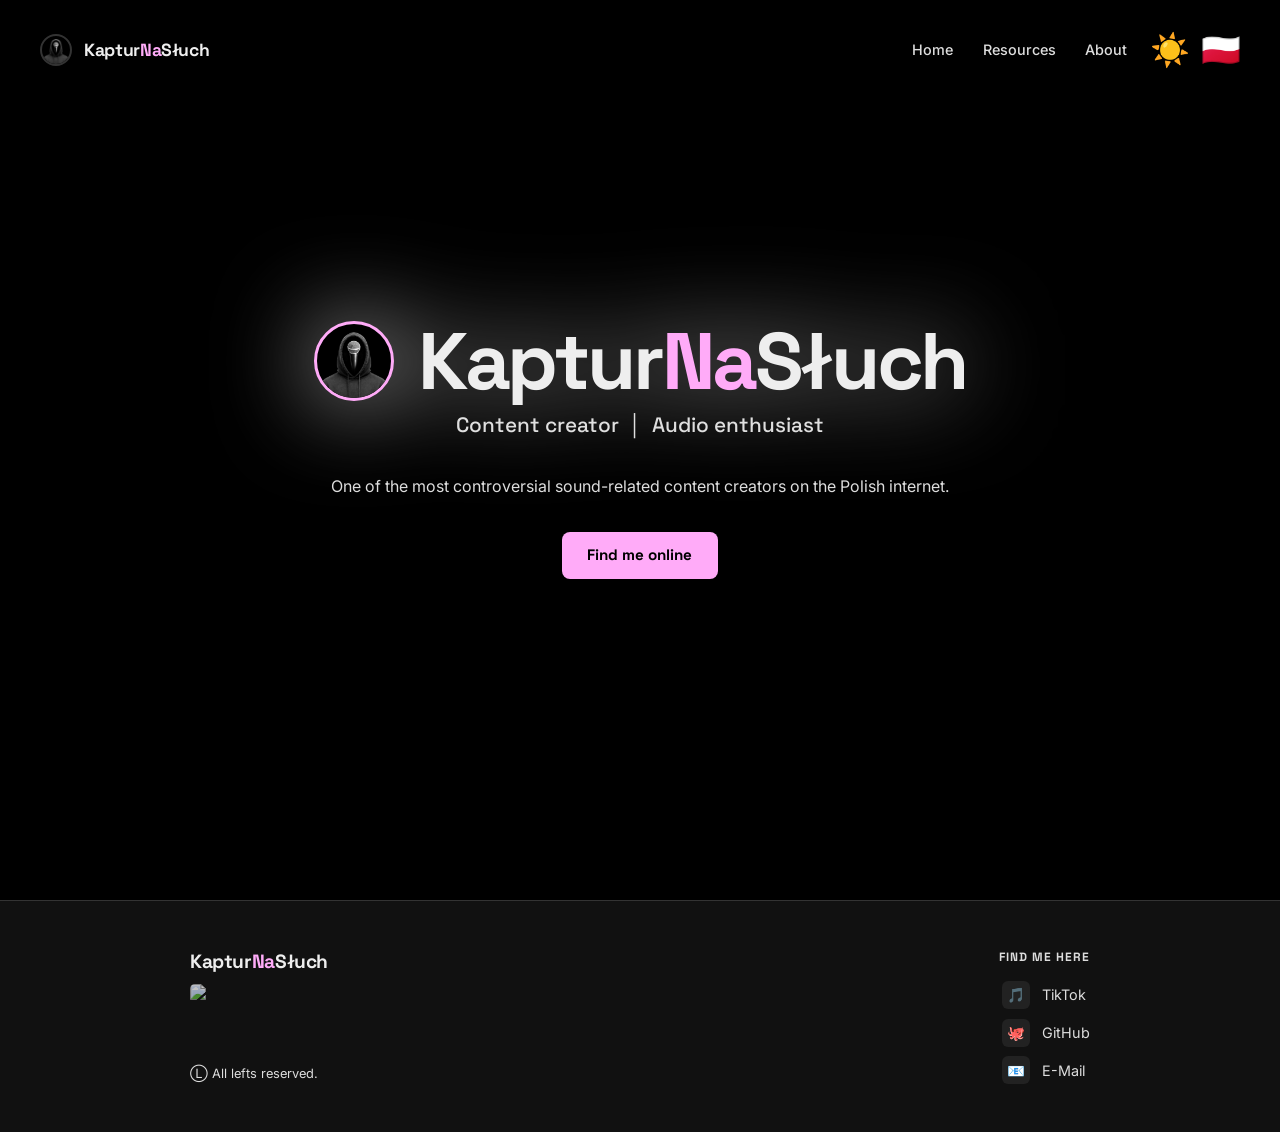
==== index.html @ c9e13604 "Initial commit" ====
<!DOCTYPE html>
<html lang="en" data-i18n-scope="index">
	<head>
		<!-- Meta -->
		<meta charset="UTF-8"/>
		<meta name="viewport" content="width=device-width, initial-scale=1.0"/>

		<!-- Theme Color -->
		<meta name="theme-color" content="#5AB8F5" media="(prefers-color-scheme: light)">
		<meta name="theme-color" content="#5AB8F5" media="(prefers-color-scheme: dark)">

		<!-- Primary Meta Tags -->
		<title>KapturNaSłuch</title>
		<meta name="description" content="Content creator and audio enthusiast. Probably the most controversial sound-related creator on the Polish internet.">

		<!-- Embed card -->
		<meta property="og:type" content="website">
		<meta property="og:site_name" content="KapturNaSłuch">
		<meta property="og:title" content="KapturNaSłuch - Home Page">
		<meta property="og:description" content="Content creator and audio enthusiast. Probably the most controversial sound-related creator on the Polish internet.">
		<meta property="og:image" content="https://kapturnasluch.github.io/assets/resources/img/png/banner_home_thin.png">
		<meta property="og:url" content="https://kapturnasluch.github.io">

		<!-- X Card -->
		<meta name="twitter:card" content="summary_large_image">
		<meta name="twitter:title" content="KapturNaSłuch - Home Page">
		<meta name="twitter:description" content="Content creator and audio enthusiast. Probably the most controversial sound-related creator on the Polish internet.">
		<meta name="twitter:image" content="https://kapturnasluch.github.io/assets/resources/img/png/banner_home_thin.png">

		<!-- Icons -->
		<link rel="icon" type="image/png" href="assets/resources/img/png/icon.png"/>

		<!-- CSS -->
		<link rel="stylesheet" href="assets/code/css/global.css"/>
		<link rel="stylesheet" href="assets/code/css/main.css"/>
	</head>
	<body id="top">
		<nav class="header" style="background: initial; position: fixed"></nav>

		<main>
			<section class="hero">
				<div class="hero-header">
					<img src="assets/resources/img/png/icon.png" class="hero-avatar" alt="KapturNaSluch"/>
					<h1 class="hero-name">Kaptur<span class="accent-word">Na</span>Słuch</h1>
				</div>
				<p class="hero-taglines">
					<span data-i18n="hero_tagline1"></span>
					<span data-i18n="hero_tagline2"></span>
				</p>
				<p class="hero-desc" data-i18n="hero_desc"></p>
				<a href="#bottom" class="btn-primary" data-i18n="hero_cta"></a>
			</section>
		</main>

		<footer id="bottom" class="footer"></footer>

		<div class="background">
			<div class="background-media">
				<video autoplay muted playsinline
					   data-playlist='[
						   "assets/resources/vid/mp4/1.mp4",
						   "assets/resources/vid/mp4/2.mp4",
						   "assets/resources/vid/mp4/3.mp4",
						   "assets/resources/vid/mp4/4.mp4",
						   "assets/resources/vid/mp4/5.mp4"
					   ]'></video>
			</div>
		</div>

		<script src="assets/code/js/utils.js"></script>
		<script src="assets/code/js/emoji.js"></script>
		<script src="assets/code/js/translations.js"></script>
		<script src="assets/code/js/i18n.js"></script>
		<script src="assets/code/js/locale.js"></script>
		<script src="assets/code/js/icons.js"></script>
		<script src="assets/code/js/theme.js"></script>
		<script src="assets/code/js/components.js"></script>
		<script>
			document.addEventListener("DOMContentLoaded", () => {
				loadComponent(".header", "assets/code/html/header.html", "", () => {
					applyTranslations();
					updateMobileNavIcon("closed");
				});
				loadComponent(".footer", "assets/code/html/footer.html", "", applyTranslations);

				setDocumentTitle();
			});
		</script>
		<script src="assets/code/js/video.js"></script>
	</body>
</html>
---- assets/code/css/global.css ----
@import url("fonts.css");

/* ===== */
/* 1. Design tokens
/* ===== */

:root {
	--bpm: 135;
	--beat: calc(60s / var(--bpm));
	--bar:  calc(var(--beat) * 4);
	--time-transition: var(--bar);

	--color-background-1: #000;
	--color-background-2: #111;
	--color-background-3: #222;
	--color-text-default: #EEE;
	--color-text-muted: #DDD;
	--color-border: #333;

	--color-accent: oklch(100% 0.25 0);
	--color-accent-dim: oklch(100% 0.125 0);

	--media-background-opacity: 0.1875;

	--radius-border: 8px;

	--time-theme: 2s;
	--time-hover: 0.125s;

	--filter-formula-1: invert(48%) sepia(79%) saturate(2476%) hue-rotate(317deg) brightness(118%) contrast(119%);
	--animation-timing-func: cubic-bezier(0, 0, 0, 1);

	--height-navigation: 100px;
}

[data-theme="light"] {
	--time-transition: calc(var(--bar) * 3);

	--color-background-1: #EEE;
	--color-background-2: #FFF;
	--color-background-3: #EEE;
	--color-text-default: #000;
	--color-text-muted: #666;
	--color-border: #DDD;

	--color-accent: oklch(75% 0.25 0);
	--color-accent-dim: oklch(75% 0.125 0);

	--media-background-opacity: 0;

	--animation-timing-func: linear;
}

/* ===== */
/* 2. Reset
/* ===== */

*,
*::before,
*::after {
	scroll-behavior: smooth;
	box-sizing: border-box;
	margin: 0;
	padding: 0;

	transition:
		background-color var(--time-theme) ease-in-out,
		border-color     var(--time-theme) ease-in-out,
		box-shadow       var(--time-theme) ease-in-out;
}

/* ===== */
/* 3. Base
/* ===== */

@keyframes animationSpinHue {
	0%   { filter: hue-rotate(0deg);   }
	25%  { filter: hue-rotate(90deg);  }
	50%  { filter: hue-rotate(180deg); }
	75%  { filter: hue-rotate(270deg); }
	100% { filter: hue-rotate(1turn);  }
}

html {
	scroll-padding-top: var(--height-navigation);
}

body {
	background: var(--color-background-1);
	color: var(--color-text-default);
	font-family: "Inter", sans-serif;
	font-size: 16px;
	line-height: 1.6;
	min-height: 100vh;
	display: flex;
	flex-direction: column;
}

/* ===== */
/* Elements */
/* ===== */

.blockquote {
	border-left: 0.25em solid var(--color-text-default);
	font-style: italic;
	text-indent: initial;
	padding: 1.25em;
	text-align: left;
	display: flex;
	flex-flow: column;
	gap: 2em;
	opacity: 0.8;
}

.blockquote span:last-child {
	display: block;
	text-align: right;
}
---- assets/code/css/main.css ----
.background {
	position: fixed;
	width: 100%;
	height: 100%;
	z-index: -5;
}

.background-media {
	position: absolute;
	inset: 0;
	opacity: var(--media-background-opacity);
	filter: blur(5px) saturate(0);
}

.background-media video,
.background-media img {
	inset: 0;
	width: 100%;
	height: 100%;
	object-fit: cover;
	opacity: 0;
}

/* ===== */
/* 1. Shared components
/* ===== */

.logo {
	font-family: "Space Grotesk", sans-serif;
	font-weight: 700;
	font-size: 1.1rem;
	color: var(--color-text-default);
	letter-spacing: -0.02em;
}

.logo span {
	color: var(--color-accent);
	display: inline-block;
	animation: animationSpinHue var(--time-transition) var(--animation-timing-func) infinite;
}

.logo--lg {
	font-size: 1.2rem;
}

.btn-flag-icon {
	width: 1.2em;
	height: 1.2em;
	vertical-align: -0.2em;
	display: inline-block;
	object-fit: contain;
}

.emoji-wrapper {
	display: inline-flex;
	align-items: center;
	justify-content: center;
	vertical-align: -0.2em;
	width: 1.2em;
	height: 1.2em;
	margin: 0 0.1em;
}

.emoji-wrapper img {
	width: 100%;
	height: 100%;
	object-fit: contain;
}

[data-theme="dark"] .social-icon img,
[data-theme="dark"] .emoji-wrapper img {
	filter: invert(1);
}

/* ===== */
/* 2. Navbar
/* ===== */

nav {
	position: sticky;
	top: 0;
	z-index: 100;
	padding: 0 2.5rem;
	height: var(--height-navigation);
	display: flex;
	align-items: center;
	justify-content: space-between;
	background: var(--color-background-2);
	backdrop-filter: blur(2em) hue-rotate(180deg);
	width: 100%;
}

.nav-brand {
	display: flex;
	align-items: center;
	gap: 0.75rem;
	text-decoration: none;
	filter: drop-shadow(0 0 1px var(--color-background-1));
}

.nav-logo-img {
	width: 2em;
	object-fit: contain;
	border: 2px solid var(--color-border);
	border-radius: 100%;
	aspect-ratio: 1 / 1;
	padding-top: 0.1875em;
	transition: border-color var(--time-hover) ease-in-out;
	animation: animationSpinHue calc(var(--time-transition) /** 50*/) var(--animation-timing-func) infinite;
}

.nav-logo-img:hover {
	border-color: var(--color-accent);
}

.nav-controls {
	display: flex;
	align-items: center;
	gap: 1.5rem;
	filter: drop-shadow(0 0 1px var(--color-background-1));
}

.nav-links {
	display: flex;
	align-items: center;
	gap: 1.5rem;
	list-style: none;
	text-transform: capitalize;
}

.nav-links li {
	display: inline-flex;
}

.nav-links a {
	color: var(--color-text-muted);
	text-decoration: none;
	font-size: 0.9rem;
	font-weight: 500;
	display: inline-flex;
	align-items: center;
	gap: 0.35rem;

	transition:
		background   var(--time-theme) ease-in-out,
		border-color var(--time-theme) ease-in-out,
		fill         var(--time-theme) ease-in-out,
		stroke       var(--time-theme) ease-in-out,
		box-shadow   var(--time-theme) ease-in-out,
		color        var(--time-hover) ease-in-out;
}

.nav-links a:hover,
.nav-links a.active {
	color: var(--color-text-default);
}

.nav-links a svg,
.nav-links a svg * {
	transition: none;
}

.nav-link-icon {
	display: inline-flex;
	align-items: center;
	opacity: 0;
	max-width: 0;
	overflow: hidden;
	transition:
		opacity   var(--time-hover) ease-in-out,
		max-width var(--time-hover) ease-in-out;
}

.nav-links li:hover .nav-link-icon {
	opacity: 1;
	max-width: 1.2em;
}

.nav-toggle-btn {
	display: none;
	color: var(--color-text-default);
	border: none;
	border-radius: var(--radius-border);
	font-size: 2rem;
	cursor: pointer;
	line-height: 1;
	background: transparent;
}

.toggle-icon {
	display: inline-flex;
	align-items: center;
}

/* Hide the toggle icon while its first SVG fetch resolves, so the
   shortcode text or a stale character can't flash before the real
   icon appears. */
.toggle-icon.is-loading {
	visibility: hidden;
}

.btn-toggle {
	color: var(--color-text-default);
	font-size: 2em;
	cursor: pointer;
	display: inline-flex;

	transition:
		background   var(--time-theme) ease-in-out,
		border-color var(--time-hover) ease-in-out,
		color        var(--time-hover) ease-in-out;

	aspect-ratio: 1 / 1;
	background: none;
	border: 0;
}

.btn-toggle:hover {
	border-color: var(--color-accent);
	color: var(--color-text-default);
}

/* ===== */
/* 3. Layout - main / sections
/* ===== */

main {
	flex: 1;
	display: flex;
	flex-direction: column;
}

main > .hero {
	min-height: 100vh;
	padding: 0 2rem;
	margin: 0 auto;
	display: flex;
	flex-direction: column;
	justify-content: center;
	align-items: center;
	z-index: 5;
	text-align: center;
}

/* ===== */
/* 4. Hero
/* ===== */

.hero-header {
	display: flex;
	gap: 1.5rem;
	margin-bottom: 0.5em;
	flex-wrap: wrap;
	justify-content: center;
	filter: drop-shadow(0 0 3em rgba(255, 255, 255, 0.75));
	align-items: center;
}

img .hero-avatar {
	filter: drop-shadow(0 0 5px white);
}

.hero-avatar {
	width: 80px;
	height: auto;
	border-radius: 50%;
	object-fit: cover;
	border: 3px solid var(--color-accent);
	padding-top: 0.5em;
	aspect-ratio: 1 / 1;
	background: var(--color-background-1);
	animation: animationSpinHue var(--time-transition) var(--animation-timing-func) infinite;
}

.hero-name {
	display: inline-flex;
	font-family: "Space Grotesk", sans-serif;
	font-size: clamp(2.5rem, 8vw, 5rem);
	font-weight: 700;
	line-height: 1.0;
	letter-spacing: -0.04em;
	color: var(--color-text-default);
}

.hero-name .accent-word {
	color: var(--color-accent);
	display: inline-block;
	animation: animationSpinHue var(--time-transition) var(--animation-timing-func) infinite;
}

.hero-taglines {
	font-size: 0;
	font-family: "Space Grotesk", sans-serif;
	font-weight: 500;
	color: var(--color-text-muted);
	gap: 0;
}

.hero-taglines span {
	font-size: clamp(1rem, 2.5vw, 1.3rem);
}

.hero-taglines span:not(:last-child)::before {
	display: none;
}

.hero-taglines span:not(:last-child)::after {
	content: "│";
	padding: 0 0.5em;
}

.hero-desc {
	font-size: 1rem;
	color: var(--color-text-muted);
	margin: 2em 0;
}

.btn-primary {
	display: inline-block;
	background: var(--color-accent);
	color: var(--color-background-1);
	text-decoration: none;
	padding: 0.7rem 1.6rem;
	border-radius: var(--radius-border);
	font-family: "Space Grotesk", sans-serif;
	font-weight: 700;
	font-size: 0.95rem;

	transition:
		background var(--time-theme) ease-in-out,
		color      var(--time-theme) ease-in-out,
		opacity    var(--time-hover) ease-in-out;
	animation: animationSpinHue var(--time-transition) var(--animation-timing-func) infinite;
}

.btn-primary:hover {
	opacity: 0.85;
}

.theme-icon.is-loading,
.lang-icon.is-loading {
	visibility: hidden;
}

.btn-toggle .theme-icon,
.btn-toggle .lang-icon {
	display: inline-flex;
	align-items: center;
	justify-content: center;
	width: 1.2em;
	height: 1.2em;
}

.btn-toggle .theme-icon svg,
.btn-toggle .theme-icon img,
.btn-toggle .lang-icon svg,
.btn-toggle .lang-icon img {
	width: 100%;
	height: 100%;
	display: block;
}

.btn-toggle .theme-icon svg {
	filter:
		var(--filter-formula-1)
		saturate(0.325)
		brightness(2);

	animation: animationSpinHue var(--time-transition) var(--animation-timing-func) infinite;
}

[data-theme="light"] .btn-toggle .theme-icon svg {
	filter: brightness(0);
}

/* ===== */
/* 5. Content sections
/* ===== */

.page-header {
	padding: 4rem 2rem 3rem;
	max-width: 900px;
	margin: 0 auto;
	width: 100%;
	border-bottom: 1px solid var(--color-border);
}

.page-header h1 {
	font-family: "Space Grotesk", sans-serif;
	font-size: clamp(2rem, 6vw, 3.5rem);
	font-weight: 700;
	letter-spacing: -0.03em;
	margin-bottom: 0.75rem;
	text-transform: capitalize;
}

.page-header p {
	color: var(--color-text-muted);
	font-size: 1rem;
}

.content {
	flex: 1;
	padding: 3rem 2rem;
	max-width: 900px;
	margin: 0 auto;
	width: 100%;
}

/* ===== */
/* 6. Resources grid
/* ===== */

.cat-section {
	margin-bottom: 3.5rem;
}

.cat-label {
	font-family: "Space Grotesk", sans-serif;
	font-size: 0.85rem;
	font-weight: 700;
	text-transform: uppercase;
	letter-spacing: 0.08em;
	color: var(--color-accent);
	margin-bottom: 1.2rem;
	display: flex;
	align-items: center;
	gap: 0.6rem;
	text-decoration: none;
	cursor: pointer;
	animation: animationSpinHue var(--time-transition) var(--animation-timing-func) infinite;
}

.cat-label:hover {
	text-decoration: underline;
}

.cat-label::after {
	content: "";
	flex: 1;
	height: 1px;
	background: var(--color-border);
}

.res-grid {
	display: flex;
	flex-wrap: wrap;
	gap: 1rem;
}

.res-card {
	flex: 1 1 calc(50% - 0.5rem);
	min-width: 250px;
	display: flex;
	flex-direction: column;
	background: var(--color-background-2);
	border: 1px solid var(--color-border);
	border-radius: var(--radius-border);
	padding: 1.25rem;
	text-decoration: none;
	color: inherit;

	transition:
		background   var(--time-theme) ease-in-out,
		border-color var(--time-hover) ease-in-out;
}

.res-card:hover {
	border-color: var(--color-accent);
	background: var(--color-background-3);
}

.res-card-head {
	display: flex;
	align-items: flex-start;
	justify-content: space-between;
	gap: 0.5rem;
	margin-bottom: 0.6rem;
}

.res-icon {
	font-size: 1.3rem;
	line-height: 1;
	display: inline-flex;
	align-items: center;
	filter: initial !important;
}

.res-icon-img {
	width: 28px;
	height: 28px;
	object-fit: contain;
	display: block;
	flex: 0 0 auto;
}

.badge-new {
	font-size: 0.65rem;
	font-family: "Space Grotesk", sans-serif;
	font-weight: 700;
	text-transform: uppercase;
	letter-spacing: 0.06em;
	background: var(--color-accent-dim);
	color: var(--color-background-1);
	padding: 2px 7px;
	border-radius: 4px;
	display: inline-block;
	animation: animationSpinHue var(--time-transition) var(--animation-timing-func) infinite;
}

.res-card .res-title {
	font-family: "Space Grotesk", sans-serif;
	font-size: 0.95rem;
	font-weight: 700;
	color: var(--color-text-default);
}

.res-card .res-desc:last-child {
	padding-top: 1em;
}

.res-card .res-desc {
	font-size: 0.85rem;
	color: var(--color-text-muted);
	line-height: 1.55;
	flex: 1;
}

/* ===== */
/* 7. Footer
/* ===== */

footer {
	border-top: 1px solid var(--color-border);
	padding: 3rem 2rem;
	background: var(--color-background-2);
}

.footer-inner {
	max-width: 900px;
	margin: 0 auto;
	display: flex;
	justify-content: space-between;
	gap: 2rem;
	flex-wrap: wrap;
}

.footer-notice {
	display: flex;
	flex-flow: column;
	justify-content: space-between;
}

footer .logo--lg {
	gap: 0.5em;
	display: flex;
	flex-flow: column;
	width: fit-content;
	line-height: initial;
}

footer .logo--lg a {
	display: flex;
	flex-flow: column;
	justify-content: center;
}

footer .logo--lg a > img {
	opacity: 0.75;
	height: 1em;
	border-radius: 0.25em;
}

.footer-copy {
	font-size: 0.8rem;
	color: var(--color-text-muted);
	margin-top: 0.5rem;
}

.socials-title {
	font-family: "Space Grotesk", sans-serif;
	font-size: 0.75rem;
	font-weight: 700;
	text-transform: uppercase;
	letter-spacing: 0.08em;
	color: var(--color-text-muted);
	margin-bottom: 1rem;
	line-height: initial;
}

.social-list {
	list-style: none;
	display: flex;
	flex-direction: column;
	gap: 0.6rem;
}

.social-list li a {
	display: flex;
	align-items: center;
	gap: 0.75rem;
	text-decoration: none;
	color: var(--color-text-muted);
	font-size: 0.9rem;
	transition: opacity var(--time-hover) ease-in-out;
}

.social-list li a:hover {
	opacity: 0.75;
	color: var(--color-text-default);
}

.social-icon {
	width: 28px;
	height: 28px;
	border-radius: 6px;
	display: inline-flex;
	align-items: center;
	justify-content: center;
	flex-shrink: 0;
	background: var(--color-background-3);
}

.social-icon img {
	width: 1em;
	display: block;
}

.social-icon svg {
	width: 1.5em;
	height: 1.5em;
	animation: animationSpinHue var(--time-transition) var(--animation-timing-func) infinite;
	color: var(--color-accent-dim);
}

.social-column {
	display: flex;
	flex-flow: column;
	align-items: end;
}

/* ===== */
/* 8. About section
/* ===== */

.interview .cat-section > details.qa + details.qa {
	margin-top: 1em;
	padding-top: 1em;
	border-top: 1px solid var(--color-border);
}

details.qa {
	margin: 0;
}

.qa ol,
.qa ul {
	list-style-position: revert-layer;
	margin-left: 2.75em;
}

details.qa > summary.qa-q {
	list-style: none;
	cursor: pointer;
	font-style: italic;
	font-weight: 500;
	color: var(--color-text-default);
	display: flex;
	align-items: baseline;
	gap: 0.5em;
	transition: color var(--time-hover) ease-in-out;
}

details.qa > summary.qa-q::-webkit-details-marker {
	display: none;
}

details.qa > summary.qa-q::marker {
	content: "";
}

details.qa > summary.qa-q::before {
	content: "";
	display: inline-flex;
	width: 0.75em;
	height: 0.75em;
	border-right: 3px solid var(--color-accent);
	border-bottom: 3px solid var(--color-accent);
	transform: rotate(-45deg);
	transition: transform var(--time-hover) ease-in-out;
	margin-right: 0.5em;
	transform-origin: 60% 60%;
	align-self: center;
	animation: animationSpinHue var(--time-transition) var(--animation-timing-func) infinite;
	margin: 0.25em;
}

details.qa[open] > summary.qa-q::before {
	transform: rotate(45deg);
}

details.qa > .qa-a {
	padding: 2em 0;
	color: var(--color-text-default);
}

/* ===== */
/* 9. Mobile
/* ===== */

@media (max-width: 750px) {
	nav {
		padding: 2em;
		flex-wrap: wrap;
		height: auto;
		background: var(--color-background-2);
		border-bottom: 1px solid var(--color-border);
	}

	.nav-toggle-btn {
		display: inline-block;
	}

	.nav-controls {
		width: 100%;
		display: none;
		flex-direction: column;
		align-items: center;
		gap: 1rem;
	}

	.nav-controls.active {
		display: flex;
	}

	.nav-links {
		flex-direction: column;
		align-items: start;
		gap: 1rem;
		width: 100%;
		padding-top: 1rem;
	}

	.res-card {
		flex: 1 1 100%;
	}

	.hero-taglines span:not(:last-child)::after {
		padding: 0 0.25em;
	}

	footer {
		padding: 2rem 1rem;
	}

	.footer-inner {
		flex-direction: column-reverse;
		align-items: center;
		text-align: center;
	}

	footer .logo--lg {
		gap: initial;
		align-items: center;
		width: 100%;
	}

	footer .logo--lg a > img {
		display: none;
	}

	.social-column {
		align-items: center;
	}
}

@media (max-width: 360px) {
	main > .hero {
		padding: calc(5rem + var(--height-navigation)) 2em;
	}

	.hero {
		padding: 3rem 1rem 2rem;
	}

	.hero-header {
		gap: 0.75em;
		flex-flow: column;
		margin-bottom: 1em;
	}

	.hero-name {
		flex-flow: column;
	}

	.hero-name .accent-word:first-child {
		margin-top: 0.1875em;
	}
}
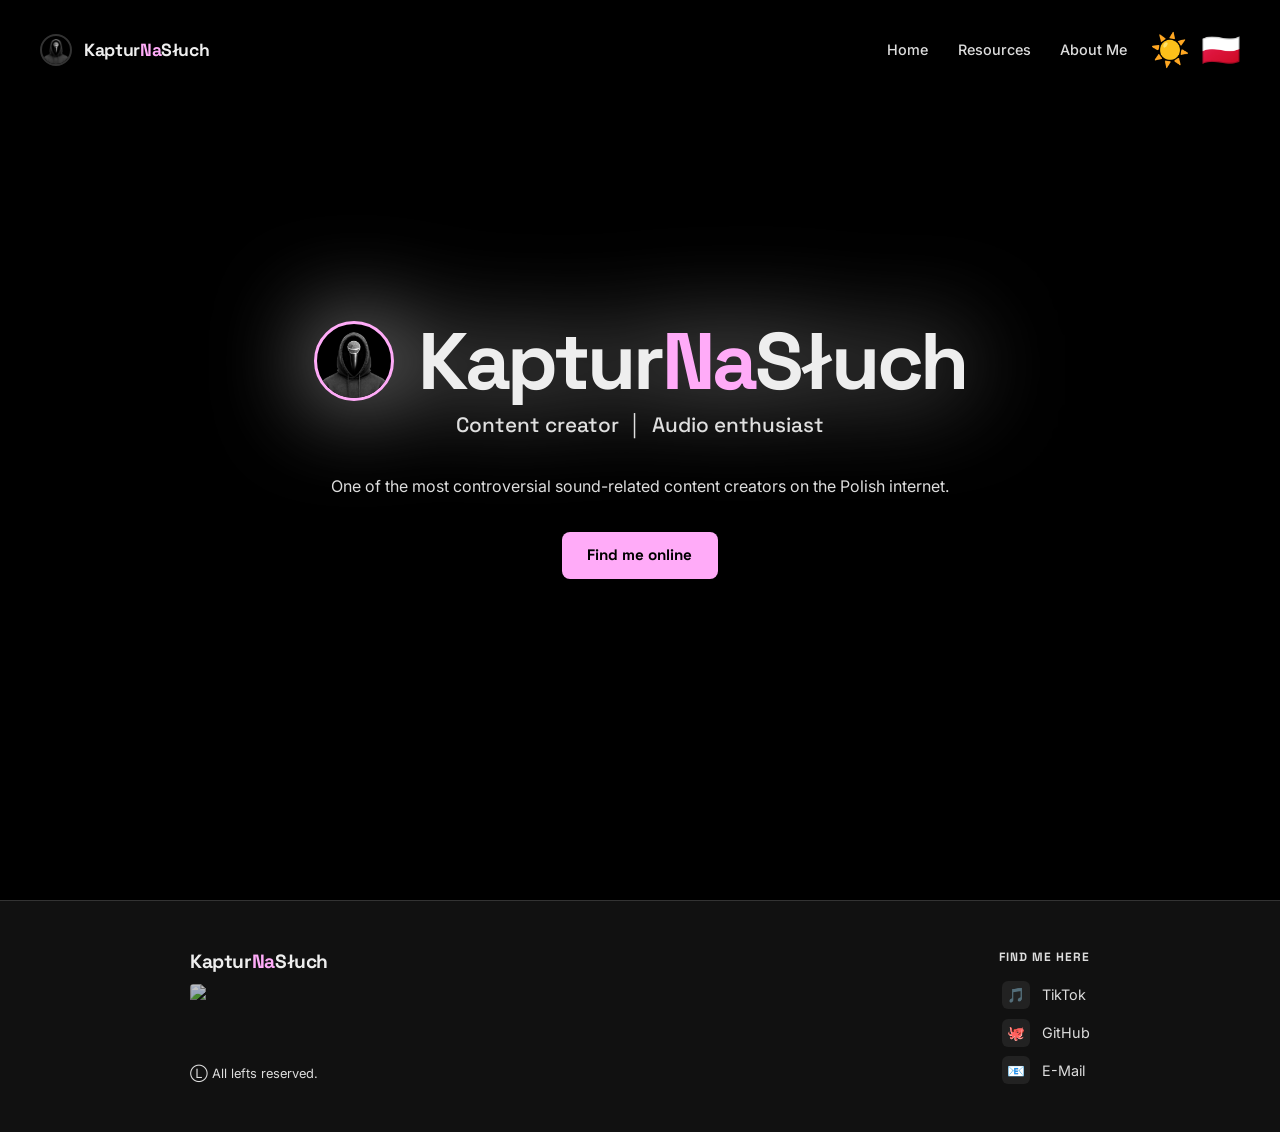
==== commit 6e374009: "title lang sync" ====
--- a/index.html
+++ b/index.html
@@ -35,7 +35,7 @@
 		<link rel="stylesheet" href="assets/code/css/main.css"/>
 	</head>
 	<body id="top">
-		<nav class="header" style="background: initial; position: fixed"></nav>
+		<nav class="header" style="background: initial; position: fixed; border: initial;"></nav>
 
 		<main>
 			<section class="hero">
--- a/assets/code/css/global.css
+++ b/assets/code/css/global.css
@@ -82,6 +82,7 @@
 }
 
 html {
+  background: black;
 	scroll-padding-top: var(--height-navigation);
 }
 
@@ -112,7 +113,22 @@
 	opacity: 0.8;
 }
 
-.blockquote span:last-child {
+.blockquote span:nth-child(2):last-child {
 	display: block;
 	text-align: right;
+}
+
+/* ===== */
+/* Other */
+/* ===== */
+
+img, svg, video {
+	-webkit-touch-callout: none;
+	-webkit-user-select: none;
+	-khtml-user-select: none;
+	-moz-user-select: none;
+	-ms-user-select: none;
+	user-select: none;
+
+    -webkit-user-drag: none;
 }
--- a/assets/code/css/main.css
+++ b/assets/code/css/main.css
@@ -88,6 +88,7 @@
 	background: var(--color-background-2);
 	backdrop-filter: blur(2em) hue-rotate(180deg);
 	width: 100%;
+	border-bottom: 1px solid var(--color-border);
 }
 
 .nav-brand {
@@ -192,9 +193,6 @@
 	align-items: center;
 }
 
-/* Hide the toggle icon while its first SVG fetch resolves, so the
-   shortcode text or a stale character can't flash before the real
-   icon appears. */
 .toggle-icon.is-loading {
 	visibility: hidden;
 }
@@ -568,7 +566,7 @@
 footer .logo--lg a > img {
 	opacity: 0.75;
 	height: 1em;
-	border-radius: 0.25em;
+	border-radius: 0.1875em;
 }
 
 .footer-copy {
@@ -774,6 +772,7 @@
 	}
 }
 
+/*
 @media (max-width: 360px) {
 	main > .hero {
 		padding: calc(5rem + var(--height-navigation)) 2em;
@@ -796,4 +795,5 @@
 	.hero-name .accent-word:first-child {
 		margin-top: 0.1875em;
 	}
-}+}
+*/
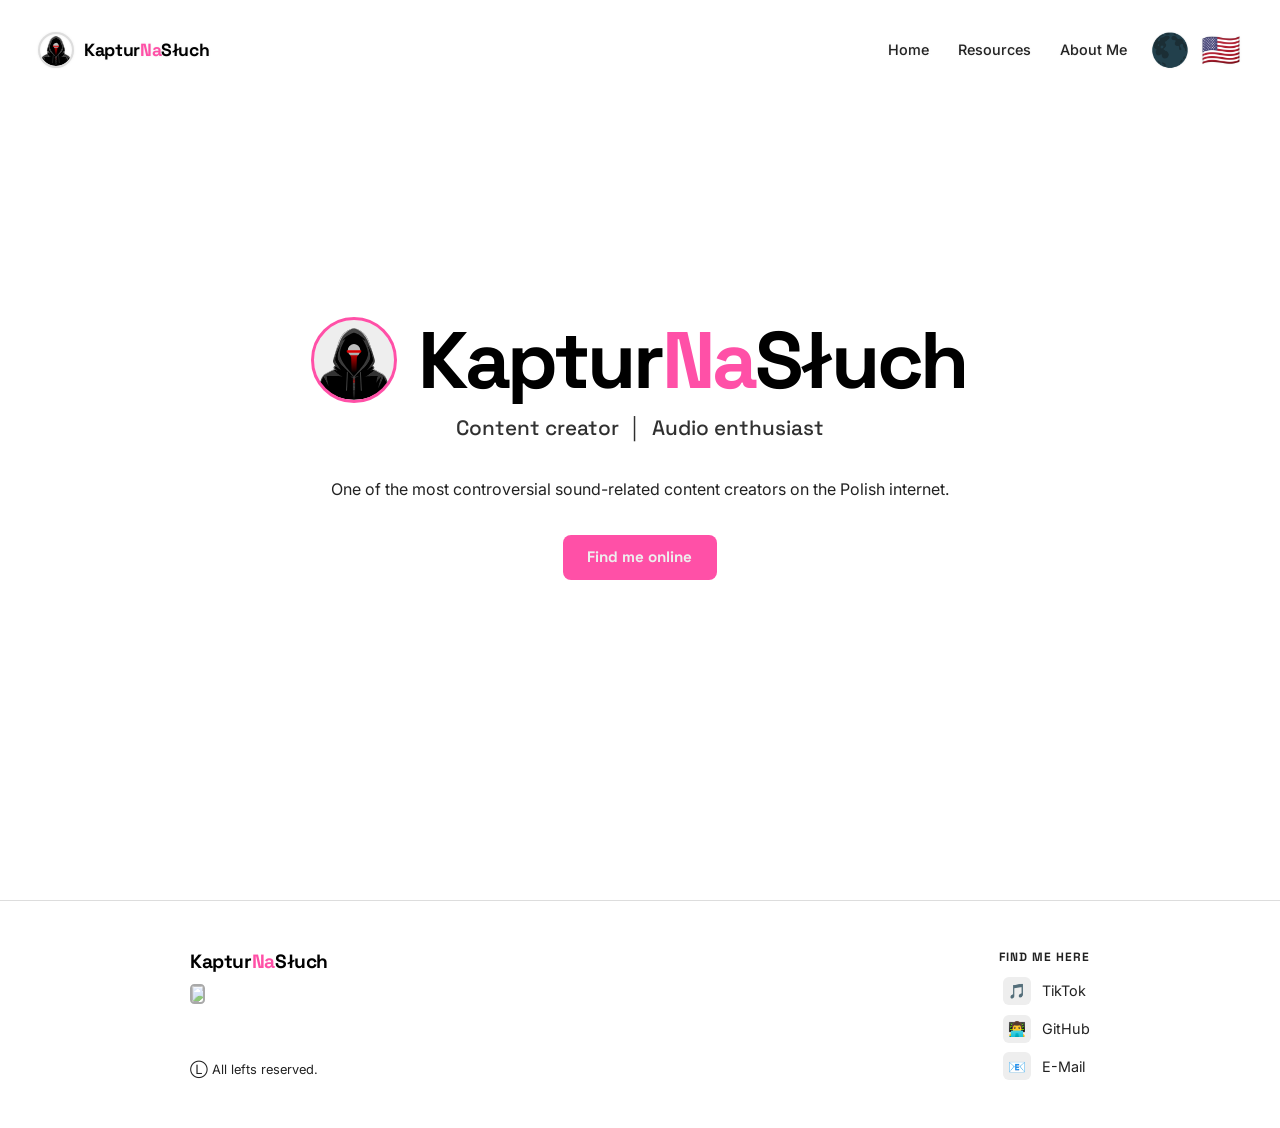
==== commit c9ae136e: "Initial" ====
--- a/index.html
+++ b/index.html
@@ -1,13 +1,13 @@
 <!DOCTYPE html>
-<html lang="en" data-i18n-scope="index">
+<html lang="en">
 	<head>
 		<!-- Meta -->
 		<meta charset="UTF-8"/>
 		<meta name="viewport" content="width=device-width, initial-scale=1.0"/>
 
 		<!-- Theme Color -->
-		<meta name="theme-color" content="#5AB8F5" media="(prefers-color-scheme: light)">
-		<meta name="theme-color" content="#5AB8F5" media="(prefers-color-scheme: dark)">
+		<meta name="theme-color" content="#FF0000" media="(prefers-color-scheme: light)">
+		<meta name="theme-color" content="#FF0000" media="(prefers-color-scheme: dark)">
 
 		<!-- Primary Meta Tags -->
 		<title>KapturNaSłuch</title>
@@ -18,35 +18,38 @@
 		<meta property="og:site_name" content="KapturNaSłuch">
 		<meta property="og:title" content="KapturNaSłuch - Home Page">
 		<meta property="og:description" content="Content creator and audio enthusiast. Probably the most controversial sound-related creator on the Polish internet.">
-		<meta property="og:image" content="https://kapturnasluch.github.io/assets/resources/img/png/banner_home_thin.png">
+		<meta property="og:image" content="https://kapturnasluch.github.io/assets/resources/img/png/banners/banner_dark_global.png">
 		<meta property="og:url" content="https://kapturnasluch.github.io">
 
 		<!-- X Card -->
 		<meta name="twitter:card" content="summary_large_image">
 		<meta name="twitter:title" content="KapturNaSłuch - Home Page">
 		<meta name="twitter:description" content="Content creator and audio enthusiast. Probably the most controversial sound-related creator on the Polish internet.">
-		<meta name="twitter:image" content="https://kapturnasluch.github.io/assets/resources/img/png/banner_home_thin.png">
+		<meta name="twitter:image" content="https://kapturnasluch.github.io/assets/resources/img/png/banners/banner_dark_global">
 
 		<!-- Icons -->
-		<link rel="icon" type="image/png" href="assets/resources/img/png/icon.png"/>
+		<link rel="icon" type="image/svg" href="assets/resources/img/ico/favicon.ico"/>
 
 		<!-- CSS -->
 		<link rel="stylesheet" href="assets/code/css/global.css"/>
 		<link rel="stylesheet" href="assets/code/css/main.css"/>
 	</head>
 	<body id="top">
-		<nav class="header" style="background: initial; position: fixed; border: initial;"></nav>
+		<nav class="header" style="background: initial; position: fixed; border: initial; filter: initial"></nav>
 
 		<main>
 			<section class="hero">
 				<div class="hero-header">
-					<img src="assets/resources/img/png/icon.png" class="hero-avatar" alt="KapturNaSluch"/>
+					<div class="hero-avatar">
+						<div class="hero-avatar-frame"></div>
+						<div class="hero-avatar-photo">
+							<img src="assets/resources/img/svg/hero.svg"/>
+						</div>
+					</div>
+
 					<h1 class="hero-name">Kaptur<span class="accent-word">Na</span>Słuch</h1>
 				</div>
-				<p class="hero-taglines">
-					<span data-i18n="hero_tagline1"></span>
-					<span data-i18n="hero_tagline2"></span>
-				</p>
+				<p class="hero-taglines"></p>
 				<p class="hero-desc" data-i18n="hero_desc"></p>
 				<a href="#bottom" class="btn-primary" data-i18n="hero_cta"></a>
 			</section>
@@ -57,24 +60,24 @@
 		<div class="background">
 			<div class="background-media">
 				<video autoplay muted playsinline
-					   data-playlist='[
-						   "assets/resources/vid/mp4/1.mp4",
-						   "assets/resources/vid/mp4/2.mp4",
-						   "assets/resources/vid/mp4/3.mp4",
-						   "assets/resources/vid/mp4/4.mp4",
-						   "assets/resources/vid/mp4/5.mp4"
-					   ]'></video>
+					data-playlist='[
+						"assets/resources/vid/mp4/1.mp4",
+						"assets/resources/vid/mp4/2.mp4",
+						"assets/resources/vid/mp4/3.mp4",
+						"assets/resources/vid/mp4/4.mp4",
+						"assets/resources/vid/mp4/5.mp4"
+					]'></video>
 			</div>
 		</div>
 
-		<script src="assets/code/js/utils.js"></script>
-		<script src="assets/code/js/emoji.js"></script>
-		<script src="assets/code/js/translations.js"></script>
-		<script src="assets/code/js/i18n.js"></script>
-		<script src="assets/code/js/locale.js"></script>
-		<script src="assets/code/js/icons.js"></script>
-		<script src="assets/code/js/theme.js"></script>
-		<script src="assets/code/js/components.js"></script>
+		<script src="assets/code/js/utils/utils.js"></script>
+		<script src="assets/code/js/utils/visual/emoji/emoji.js"></script>
+		<script src="assets/code/js/locale/i18n.js"></script>
+		<script src="assets/code/js/locale/locale.js"></script>
+		<script src="assets/code/js/utils/visual/emoji/icons.js"></script>
+		<script src="assets/code/js/utils/visual/theme.js"></script>
+		<script src="assets/code/js/utils/components.js"></script>
+		<script src="assets/code/js/page/populate.js"></script>
 		<script>
 			document.addEventListener("DOMContentLoaded", () => {
 				loadComponent(".header", "assets/code/html/header.html", "", () => {
@@ -86,6 +89,6 @@
 				setDocumentTitle();
 			});
 		</script>
-		<script src="assets/code/js/video.js"></script>
+		<script src="assets/code/js/page/scoped/index.video.js"></script>
 	</body>
 </html>
--- a/assets/code/css/global.css
+++ b/assets/code/css/global.css
@@ -1,4 +1,10 @@
 @import url("fonts.css");
+
+[data-no-transition],
+[data-no-transition] * {
+	transition: none !important;
+	animation: none !important;
+}
 
 /* ===== */
 /* 1. Design tokens
@@ -8,7 +14,24 @@
 	--bpm: 135;
 	--beat: calc(60s / var(--bpm));
 	--bar:  calc(var(--beat) * 4);
+
+	--time-theme: 2s;
+	--time-hover: 0.125s;
+
+	--margin-global: 2rem;
+	--radius-border: 8px;
+
+	--filter-formula-colorize:
+		invert(48%) sepia(79%)
+		saturate(2476%) hue-rotate(317deg)
+		brightness(118%) contrast(119%);
+
+	--height-navigation: 100px;
+}
+
+[data-theme="dark"] {
 	--time-transition: var(--bar);
+	--animation-timing-func: cubic-bezier(0, 0, 0, 1);
 
 	--color-background-1: #000;
 	--color-background-2: #111;
@@ -21,34 +44,23 @@
 	--color-accent-dim: oklch(100% 0.125 0);
 
 	--media-background-opacity: 0.1875;
-
-	--radius-border: 8px;
-
-	--time-theme: 2s;
-	--time-hover: 0.125s;
-
-	--filter-formula-1: invert(48%) sepia(79%) saturate(2476%) hue-rotate(317deg) brightness(118%) contrast(119%);
-	--animation-timing-func: cubic-bezier(0, 0, 0, 1);
-
-	--height-navigation: 100px;
 }
 
 [data-theme="light"] {
 	--time-transition: calc(var(--bar) * 3);
+	--animation-timing-func: linear;
 
 	--color-background-1: #EEE;
 	--color-background-2: #FFF;
 	--color-background-3: #EEE;
 	--color-text-default: #000;
-	--color-text-muted: #666;
+	--color-text-muted: #222;
 	--color-border: #DDD;
 
 	--color-accent: oklch(75% 0.25 0);
 	--color-accent-dim: oklch(75% 0.125 0);
 
 	--media-background-opacity: 0;
-
-	--animation-timing-func: linear;
 }
 
 /* ===== */
@@ -66,7 +78,8 @@
 	transition:
 		background-color var(--time-theme) ease-in-out,
 		border-color     var(--time-theme) ease-in-out,
-		box-shadow       var(--time-theme) ease-in-out;
+		box-shadow       var(--time-theme) ease-in-out,
+		filter           var(--time-theme) ease-in-out;
 }
 
 /* ===== */
@@ -74,27 +87,30 @@
 /* ===== */
 
 @keyframes animationSpinHue {
-	0%   { filter: hue-rotate(0deg);   }
-	25%  { filter: hue-rotate(90deg);  }
-	50%  { filter: hue-rotate(180deg); }
-	75%  { filter: hue-rotate(270deg); }
-	100% { filter: hue-rotate(1turn);  }
+	0%  { filter: hue-rotate(0deg);   }
+	25% { filter: hue-rotate(90deg);  }
+	50% { filter: hue-rotate(180deg); }
+	75% { filter: hue-rotate(270deg); }
+	to  { filter: hue-rotate(1turn);  }
+}
+
+html[data-theme="light"] {
+  background: #FFF;
 }
 
 html {
-  background: black;
+	background: #000;
 	scroll-padding-top: var(--height-navigation);
 }
 
 body {
-	background: var(--color-background-1);
 	color: var(--color-text-default);
 	font-family: "Inter", sans-serif;
 	font-size: 16px;
 	line-height: 1.6;
 	min-height: 100vh;
 	display: flex;
-	flex-direction: column;
+	flex-flow: column;
 }
 
 /* ===== */
@@ -130,5 +146,5 @@
 	-ms-user-select: none;
 	user-select: none;
 
-    -webkit-user-drag: none;
+	-webkit-user-drag: none;
 }
--- a/assets/code/css/main.css
+++ b/assets/code/css/main.css
@@ -1,24 +1,62 @@
+:root {
+	--radius-border-image: 50%;
+}
+
+/* ===== */
+
 .background {
 	position: fixed;
+	inset: 0;
 	width: 100%;
 	height: 100%;
-	z-index: -5;
+	z-index: -1;
+	pointer-events: none;
 }
 
 .background-media {
 	position: absolute;
 	inset: 0;
 	opacity: var(--media-background-opacity);
-	filter: blur(5px) saturate(0);
-}
-
-.background-media video,
-.background-media img {
+
+	/* crossfade layering */
+	--video-z-back: -5;
+	--video-z-front: -4;
+}
+
+.background-media video {
 	inset: 0;
 	width: 100%;
 	height: 100%;
 	object-fit: cover;
+	position: absolute;
+	z-index: var(--video-z-back);
 	opacity: 0;
+	transition: opacity 0.125s ease-in-out;
+	filter: blur(5px) saturate(0);
+
+	pointer-events: none;
+	user-select: none;
+	-webkit-user-drag: none;
+	-webkit-touch-callout: none;
+}
+
+.background-media video.is-active {
+	z-index: var(--video-z-front);
+	opacity: 1;
+}
+
+.background,
+.background-media,
+.background-media img,
+.nav-logo-img img,
+.hero-avatar img,
+footer .logo-lg img,
+footer .social-icon img,
+footer .social-icon svg {
+	user-select: none;
+	-webkit-user-drag: none;
+	-webkit-touch-callout: none;
+	pointer-events: none;
 }
 
 /* ===== */
@@ -28,7 +66,7 @@
 .logo {
 	font-family: "Space Grotesk", sans-serif;
 	font-weight: 700;
-	font-size: 1.1rem;
+	font-size: 1.1em;
 	color: var(--color-text-default);
 	letter-spacing: -0.02em;
 }
@@ -39,8 +77,8 @@
 	animation: animationSpinHue var(--time-transition) var(--animation-timing-func) infinite;
 }
 
-.logo--lg {
-	font-size: 1.2rem;
+.logo-lg {
+	font-size: 1.2em;
 }
 
 .btn-flag-icon {
@@ -80,51 +118,77 @@
 	position: sticky;
 	top: 0;
 	z-index: 100;
-	padding: 0 2.5rem;
+	padding: 0 2.5em;
 	height: var(--height-navigation);
 	display: flex;
 	align-items: center;
 	justify-content: space-between;
 	background: var(--color-background-2);
-	backdrop-filter: blur(2em) hue-rotate(180deg);
-	width: 100%;
+	backdrop-filter: blur(4px) hue-rotate(180deg);
+	width: 100%;
+	filter: drop-shadow(0 0 1em var(--color-background-1));
 	border-bottom: 1px solid var(--color-border);
 }
 
 .nav-brand {
 	display: flex;
 	align-items: center;
-	gap: 0.75rem;
+	gap: 0.75em;
 	text-decoration: none;
 	filter: drop-shadow(0 0 1px var(--color-background-1));
 }
 
 .nav-logo-img {
+	position: relative;
 	width: 2em;
+	aspect-ratio: 1 / 1;
+	border-radius: 100%;
+	padding-top: 0.125em;
+	transition: border-color var(--time-hover) ease-in-out;
+}
+
+.nav-logo-img-frame {
+	position: absolute;
+	inset: 0;
+	border-radius: var(--radius-border-image);
+	outline: 2px solid var(--color-border);
+	animation: animationSpinHue calc(var(--time-transition)) var(--animation-timing-func) infinite;
+	pointer-events: none;
+	transition:
+		border-color  var(--time-hover) ease-in-out,
+		outline-color var(--time-hover) ease-in-out;
+}
+
+.nav-logo-img:hover .nav-logo-img-frame {
+	border-color: var(--color-accent);
+	outline-color: var(--color-accent);
+}
+
+.nav-logo-img-photo {
+	width: 100%;
+	height: 100%;
+	border-radius: 100%;
+	overflow: hidden;
+}
+
+.nav-logo-img-photo img {
+	width: 100%;
+	/*! height: 100%; */
 	object-fit: contain;
-	border: 2px solid var(--color-border);
-	border-radius: 100%;
-	aspect-ratio: 1 / 1;
-	padding-top: 0.1875em;
-	transition: border-color var(--time-hover) ease-in-out;
-	animation: animationSpinHue calc(var(--time-transition) /** 50*/) var(--animation-timing-func) infinite;
-}
-
-.nav-logo-img:hover {
-	border-color: var(--color-accent);
+	display: block;
 }
 
 .nav-controls {
 	display: flex;
 	align-items: center;
-	gap: 1.5rem;
+	gap: 1.5em;
 	filter: drop-shadow(0 0 1px var(--color-background-1));
 }
 
 .nav-links {
 	display: flex;
 	align-items: center;
-	gap: 1.5rem;
+	gap: 1.5em;
 	list-style: none;
 	text-transform: capitalize;
 }
@@ -136,11 +200,11 @@
 .nav-links a {
 	color: var(--color-text-muted);
 	text-decoration: none;
-	font-size: 0.9rem;
+	font-size: 0.9em;
 	font-weight: 500;
 	display: inline-flex;
 	align-items: center;
-	gap: 0.35rem;
+	gap: 0.35em;
 
 	transition:
 		background   var(--time-theme) ease-in-out,
@@ -182,10 +246,58 @@
 	color: var(--color-text-default);
 	border: none;
 	border-radius: var(--radius-border);
-	font-size: 2rem;
+	font-size: 2em;
 	cursor: pointer;
 	line-height: 1;
 	background: transparent;
+}
+
+.lang-dropdown {
+	display: none;
+	position: absolute;
+	right: 0;
+	top: calc(100% + 0.5rem);
+	background: var(--color-background-2);
+	border: 1px solid var(--color-border);
+	border-radius: var(--radius-border);
+	overflow: hidden;
+	z-index: 100;
+	width: max-content;
+	max-width: min(100vw - 2 * var(--margin-global), 100%);
+}
+
+.lang-picker.open .lang-dropdown {
+	display: flex;
+	flex-flow: row wrap;
+	max-width: 100%;
+	scrollbar-width: thin;
+	overflow-y: auto;
+	justify-content: center;
+	gap: 1em;
+	padding: 0.5em 0
+}
+
+.lang-dropdown::before,
+.lang-dropdown::after {
+	content: "";
+}
+
+.lang-option {
+	text-align: left;
+	background: none;
+	border: 0;
+	color: var(--color-text-default);
+	cursor: pointer;
+	white-space: nowrap;
+	flex: 0 0 auto;
+}
+
+.lang-option:hover {
+	background: var(--color-background-3);
+}
+
+.lang-option.active {
+	color: var(--color-accent);
 }
 
 .toggle-icon {
@@ -225,15 +337,15 @@
 main {
 	flex: 1;
 	display: flex;
-	flex-direction: column;
+	flex-flow: column;
 }
 
 main > .hero {
 	min-height: 100vh;
-	padding: 0 2rem;
+	padding: 0 2em;
 	margin: 0 auto;
 	display: flex;
-	flex-direction: column;
+	flex-flow: column;
 	justify-content: center;
 	align-items: center;
 	z-index: 5;
@@ -246,8 +358,8 @@
 
 .hero-header {
 	display: flex;
-	gap: 1.5rem;
-	margin-bottom: 0.5em;
+	gap: 1.5em;
+	margin-bottom: 0.75em;
 	flex-wrap: wrap;
 	justify-content: center;
 	filter: drop-shadow(0 0 3em rgba(255, 255, 255, 0.75));
@@ -259,21 +371,41 @@
 }
 
 .hero-avatar {
-	width: 80px;
-	height: auto;
-	border-radius: 50%;
-	object-fit: cover;
-	border: 3px solid var(--color-accent);
-	padding-top: 0.5em;
+	position: relative;
+	width: 5em;
 	aspect-ratio: 1 / 1;
 	background: var(--color-background-1);
+	border-radius: 50%;
+	padding-top: 0.5em;
+}
+
+.hero-avatar-frame {
+	position: absolute;
+	inset: 0;
+	border-radius: var(--radius-border-image);
+	outline: 3px solid var(--color-accent);
 	animation: animationSpinHue var(--time-transition) var(--animation-timing-func) infinite;
+	pointer-events: none;
+}
+
+.hero-avatar-photo {
+	width: 100%;
+	height: 100%;
+	border-radius: var(--radius-border-image);
+	overflow: hidden;
+}
+
+.hero-avatar-photo img {
+	width: 100%;
+	height: 100%;
+	object-fit: contain;
+	display: block;
 }
 
 .hero-name {
 	display: inline-flex;
 	font-family: "Space Grotesk", sans-serif;
-	font-size: clamp(2.5rem, 8vw, 5rem);
+	font-size: clamp(2.5em, 8vw, 5em);
 	font-weight: 700;
 	line-height: 1.0;
 	letter-spacing: -0.04em;
@@ -287,7 +419,6 @@
 }
 
 .hero-taglines {
-	font-size: 0;
 	font-family: "Space Grotesk", sans-serif;
 	font-weight: 500;
 	color: var(--color-text-muted);
@@ -295,7 +426,7 @@
 }
 
 .hero-taglines span {
-	font-size: clamp(1rem, 2.5vw, 1.3rem);
+	font-size: clamp(1em, 2.5vw, 1.3em);
 }
 
 .hero-taglines span:not(:last-child)::before {
@@ -308,7 +439,7 @@
 }
 
 .hero-desc {
-	font-size: 1rem;
+	font-size: 1em;
 	color: var(--color-text-muted);
 	margin: 2em 0;
 }
@@ -318,11 +449,11 @@
 	background: var(--color-accent);
 	color: var(--color-background-1);
 	text-decoration: none;
-	padding: 0.7rem 1.6rem;
+	padding: 0.7em 1.6em;
 	border-radius: var(--radius-border);
 	font-family: "Space Grotesk", sans-serif;
 	font-weight: 700;
-	font-size: 0.95rem;
+	font-size: 0.95em;
 
 	transition:
 		background var(--time-theme) ease-in-out,
@@ -358,9 +489,13 @@
 	display: block;
 }
 
+.lang-icon-img {
+	width: 2.5em;
+}
+
 .btn-toggle .theme-icon svg {
 	filter:
-		var(--filter-formula-1)
+		var(--filter-formula-colorize)
 		saturate(0.325)
 		brightness(2);
 
@@ -376,7 +511,7 @@
 /* ===== */
 
 .page-header {
-	padding: 4rem 2rem 3rem;
+	padding: 3em var(--margin-global);
 	max-width: 900px;
 	margin: 0 auto;
 	width: 100%;
@@ -385,21 +520,21 @@
 
 .page-header h1 {
 	font-family: "Space Grotesk", sans-serif;
-	font-size: clamp(2rem, 6vw, 3.5rem);
+	font-size: clamp(2em, 6vw, 3.5em);
 	font-weight: 700;
 	letter-spacing: -0.03em;
-	margin-bottom: 0.75rem;
+	margin-bottom: 0.75em;
 	text-transform: capitalize;
 }
 
 .page-header p {
 	color: var(--color-text-muted);
-	font-size: 1rem;
+	font-size: 1em;
 }
 
 .content {
 	flex: 1;
-	padding: 3rem 2rem;
+	padding: 3em var(--margin-global);
 	max-width: 900px;
 	margin: 0 auto;
 	width: 100%;
@@ -410,20 +545,20 @@
 /* ===== */
 
 .cat-section {
-	margin-bottom: 3.5rem;
+	margin-bottom: 3.5em;
 }
 
 .cat-label {
 	font-family: "Space Grotesk", sans-serif;
-	font-size: 0.85rem;
+	font-size: 0.85em;
 	font-weight: 700;
 	text-transform: uppercase;
 	letter-spacing: 0.08em;
 	color: var(--color-accent);
-	margin-bottom: 1.2rem;
-	display: flex;
-	align-items: center;
-	gap: 0.6rem;
+	margin-bottom: 1.2em;
+	display: flex;
+	align-items: center;
+	gap: 0.6em;
 	text-decoration: none;
 	cursor: pointer;
 	animation: animationSpinHue var(--time-transition) var(--animation-timing-func) infinite;
@@ -443,18 +578,18 @@
 .res-grid {
 	display: flex;
 	flex-wrap: wrap;
-	gap: 1rem;
+	gap: 1em;
 }
 
 .res-card {
-	flex: 1 1 calc(50% - 0.5rem);
+	flex: 1 1 calc(50% - 0.5em);
 	min-width: 250px;
 	display: flex;
-	flex-direction: column;
+	flex-flow: column;
 	background: var(--color-background-2);
 	border: 1px solid var(--color-border);
 	border-radius: var(--radius-border);
-	padding: 1.25rem;
+	padding: 1.25em;
 	text-decoration: none;
 	color: inherit;
 
@@ -472,16 +607,15 @@
 	display: flex;
 	align-items: flex-start;
 	justify-content: space-between;
-	gap: 0.5rem;
-	margin-bottom: 0.6rem;
+	gap: 0.5em;
+	margin-bottom: 0.6em;
 }
 
 .res-icon {
-	font-size: 1.3rem;
+	font-size: 1.3em;
 	line-height: 1;
 	display: inline-flex;
 	align-items: center;
-	filter: initial !important;
 }
 
 .res-icon-img {
@@ -493,7 +627,7 @@
 }
 
 .badge-new {
-	font-size: 0.65rem;
+	font-size: 0.65em;
 	font-family: "Space Grotesk", sans-serif;
 	font-weight: 700;
 	text-transform: uppercase;
@@ -508,7 +642,7 @@
 
 .res-card .res-title {
 	font-family: "Space Grotesk", sans-serif;
-	font-size: 0.95rem;
+	font-size: 0.95em;
 	font-weight: 700;
 	color: var(--color-text-default);
 }
@@ -518,7 +652,7 @@
 }
 
 .res-card .res-desc {
-	font-size: 0.85rem;
+	font-size: 0.85em;
 	color: var(--color-text-muted);
 	line-height: 1.55;
 	flex: 1;
@@ -530,8 +664,9 @@
 
 footer {
 	border-top: 1px solid var(--color-border);
-	padding: 3rem 2rem;
+	padding: 3em var(--margin-global);
 	background: var(--color-background-2);
+	z-index: 2;
 }
 
 .footer-inner {
@@ -539,7 +674,7 @@
 	margin: 0 auto;
 	display: flex;
 	justify-content: space-between;
-	gap: 2rem;
+	gap: 2em;
 	flex-wrap: wrap;
 }
 
@@ -549,57 +684,65 @@
 	justify-content: space-between;
 }
 
-footer .logo--lg {
+footer .logo-lg {
 	gap: 0.5em;
 	display: flex;
 	flex-flow: column;
+	align-items: stretch;
+	line-height: initial;
+}
+
+footer .logo-lg p {
 	width: fit-content;
-	line-height: initial;
-}
-
-footer .logo--lg a {
+	margin: 0;
+}
+
+footer .logo-lg a {
 	display: flex;
 	flex-flow: column;
 	justify-content: center;
-}
-
-footer .logo--lg a > img {
-	opacity: 0.75;
-	height: 1em;
+	width: fit-content;
+}
+
+footer .logo-lg a > img {
+	opacity: 0.675;
+	width: 75%;
+	height: auto;
+	border: 2px solid #808080;
 	border-radius: 0.1875em;
 }
 
 .footer-copy {
-	font-size: 0.8rem;
+	font-size: 0.8em;
 	color: var(--color-text-muted);
-	margin-top: 0.5rem;
+	margin-top: 0.5em;
 }
 
 .socials-title {
 	font-family: "Space Grotesk", sans-serif;
-	font-size: 0.75rem;
+	font-size: 0.75em;
 	font-weight: 700;
 	text-transform: uppercase;
 	letter-spacing: 0.08em;
 	color: var(--color-text-muted);
-	margin-bottom: 1rem;
+	margin-bottom: 1em;
 	line-height: initial;
 }
 
 .social-list {
 	list-style: none;
 	display: flex;
-	flex-direction: column;
-	gap: 0.6rem;
+	flex-flow: column;
+	gap: 0.6em;
 }
 
 .social-list li a {
 	display: flex;
 	align-items: center;
-	gap: 0.75rem;
+	gap: 0.75em;
 	text-decoration: none;
 	color: var(--color-text-muted);
-	font-size: 0.9rem;
+	font-size: 0.9em;
 	transition: opacity var(--time-hover) ease-in-out;
 }
 
@@ -682,15 +825,15 @@
 	display: inline-flex;
 	width: 0.75em;
 	height: 0.75em;
+	aspect-ratio: 1 / 1;
 	border-right: 3px solid var(--color-accent);
 	border-bottom: 3px solid var(--color-accent);
 	transform: rotate(-45deg);
 	transition: transform var(--time-hover) ease-in-out;
-	margin-right: 0.5em;
-	transform-origin: 60% 60%;
 	align-self: center;
+	margin-right: 0.75em;
 	animation: animationSpinHue var(--time-transition) var(--animation-timing-func) infinite;
-	margin: 0.25em;
+	transform-origin: 75% 75%;
 }
 
 details.qa[open] > summary.qa-q::before {
@@ -698,7 +841,7 @@
 }
 
 details.qa > .qa-a {
-	padding: 2em 0;
+	padding: var(--margin-global) 0;
 	color: var(--color-text-default);
 }
 
@@ -708,11 +851,10 @@
 
 @media (max-width: 750px) {
 	nav {
-		padding: 2em;
+		padding: 2em var(--margin-global);
 		flex-wrap: wrap;
 		height: auto;
 		background: var(--color-background-2);
-		border-bottom: 1px solid var(--color-border);
 	}
 
 	.nav-toggle-btn {
@@ -722,9 +864,9 @@
 	.nav-controls {
 		width: 100%;
 		display: none;
-		flex-direction: column;
+		flex-flow: column;
 		align-items: center;
-		gap: 1rem;
+		gap: 1em;
 	}
 
 	.nav-controls.active {
@@ -732,12 +874,26 @@
 	}
 
 	.nav-links {
-		flex-direction: column;
+		flex-flow: column;
 		align-items: start;
-		gap: 1rem;
+		gap: 1em;
 		width: 100%;
-		padding-top: 1rem;
-	}
+		padding-top: 1em;
+	}
+
+	.lang-dropdown {
+		right: auto;
+		left: 50%;
+		transform: translateX(-50%);
+		max-width: calc(100vw - 2 * var(--margin-global));
+	}
+
+	/*
+	.lang-dropdown::before,
+	.lang-dropdown::after {
+		content: initial;
+	}
+	*/
 
 	.res-card {
 		flex: 1 1 100%;
@@ -747,23 +903,19 @@
 		padding: 0 0.25em;
 	}
 
-	footer {
-		padding: 2rem 1rem;
-	}
-
 	.footer-inner {
-		flex-direction: column-reverse;
+		flex-flow: column-reverse;
 		align-items: center;
 		text-align: center;
 	}
 
-	footer .logo--lg {
+	footer .logo-lg {
 		gap: initial;
 		align-items: center;
 		width: 100%;
 	}
 
-	footer .logo--lg a > img {
+	footer .logo-lg a > img {
 		display: none;
 	}
 
@@ -775,11 +927,11 @@
 /*
 @media (max-width: 360px) {
 	main > .hero {
-		padding: calc(5rem + var(--height-navigation)) 2em;
+		padding: calc(5em + var(--height-navigation)) 2em;
 	}
 
 	.hero {
-		padding: 3rem 1rem 2rem;
+		padding: 3em 1em 2em;
 	}
 
 	.hero-header {
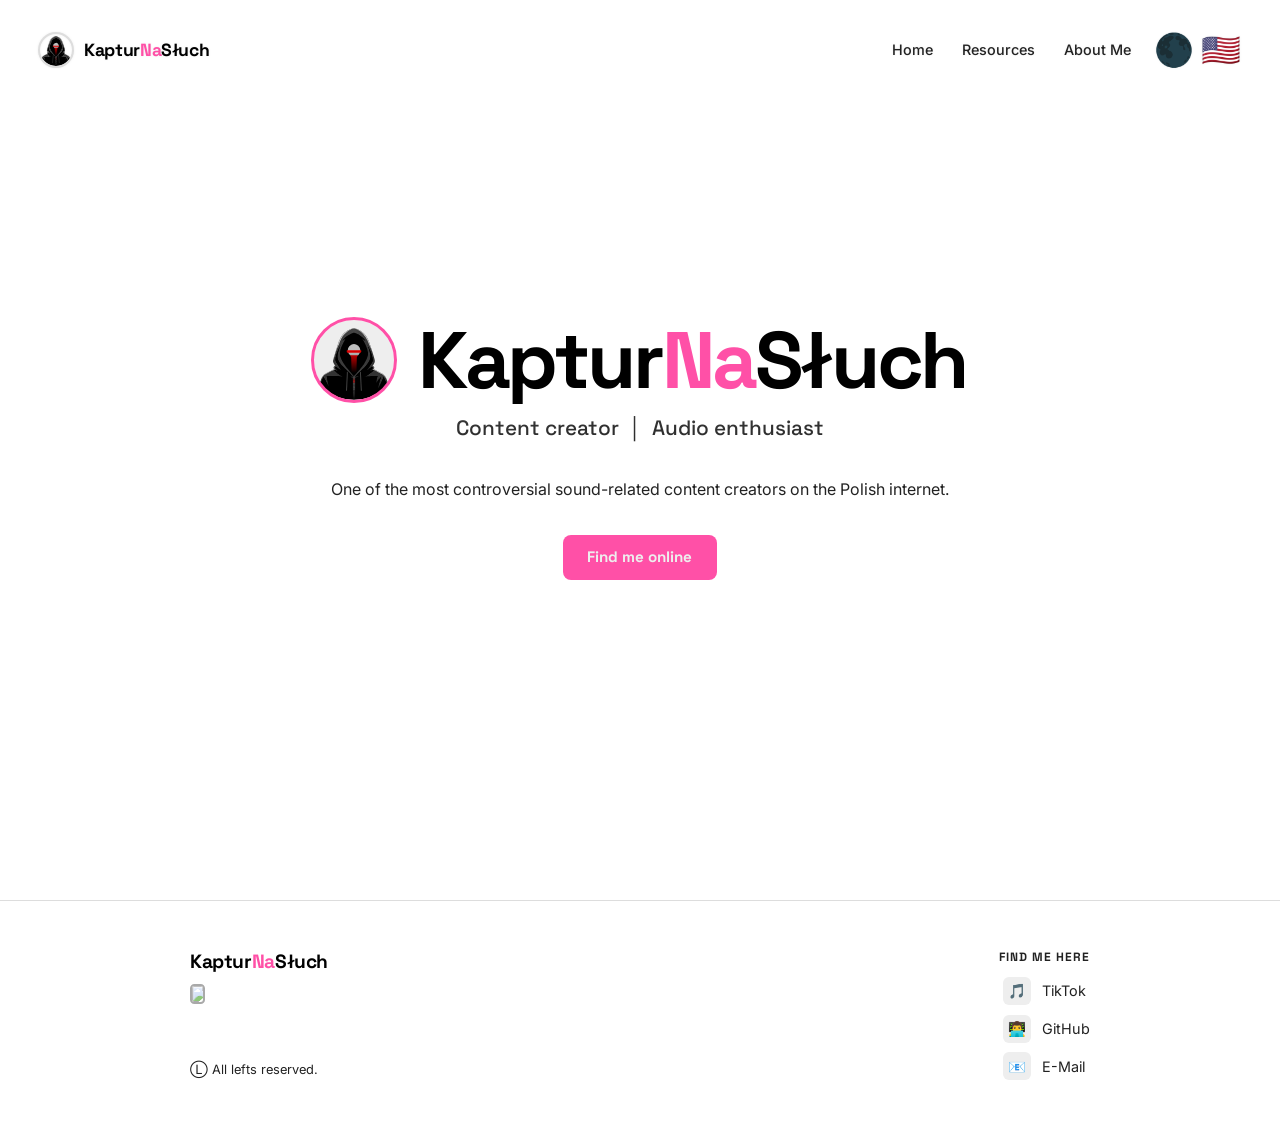
==== commit bdb9ac9d: "Noscript" ====
--- a/index.html
+++ b/index.html
@@ -25,17 +25,25 @@
 		<meta name="twitter:card" content="summary_large_image">
 		<meta name="twitter:title" content="KapturNaSłuch - Home Page">
 		<meta name="twitter:description" content="Content creator and audio enthusiast. Probably the most controversial sound-related creator on the Polish internet.">
-		<meta name="twitter:image" content="https://kapturnasluch.github.io/assets/resources/img/png/banners/banner_dark_global">
+		<meta name="twitter:image" content="https://kapturnasluch.github.io/assets/resources/img/png/banners/banner_dark_global.png">
 
 		<!-- Icons -->
-		<link rel="icon" type="image/svg" href="assets/resources/img/ico/favicon.ico"/>
+		<link rel="icon" type="image/x-icon" href="assets/resources/img/ico/favicon.ico"/>
 
 		<!-- CSS -->
 		<link rel="stylesheet" href="assets/code/css/global.css"/>
 		<link rel="stylesheet" href="assets/code/css/main.css"/>
 	</head>
 	<body id="top">
-		<nav class="header" style="background: initial; position: fixed; border: initial; filter: initial"></nav>
+		<noscript>
+			<div class="noscript">
+				<h1>This site requires JavaScript to display content.</h1>
+				<br>
+				<p>Please enable JavaScript in your browser.</p>
+			</div>
+		</noscript>
+
+		<header class="header" style="background: initial; position: fixed; border: initial; filter: initial"></header>
 
 		<main>
 			<section class="hero">
@@ -51,11 +59,11 @@
 				</div>
 				<p class="hero-taglines"></p>
 				<p class="hero-desc" data-i18n="hero_desc"></p>
-				<a href="#bottom" class="btn-primary" data-i18n="hero_cta"></a>
+				<a href="#social" class="btn-primary" data-i18n="hero_cta"></a>
 			</section>
 		</main>
 
-		<footer id="bottom" class="footer"></footer>
+		<footer id="social" class="footer"></footer>
 
 		<div class="background">
 			<div class="background-media">
@@ -82,7 +90,7 @@
 			document.addEventListener("DOMContentLoaded", () => {
 				loadComponent(".header", "assets/code/html/header.html", "", () => {
 					applyTranslations();
-					updateMobileNavIcon("closed");
+					updateMobileHeaderIcon("closed");
 				});
 				loadComponent(".footer", "assets/code/html/footer.html", "", applyTranslations);
 
--- a/assets/code/css/global.css
+++ b/assets/code/css/global.css
@@ -26,7 +26,7 @@
 		saturate(2476%) hue-rotate(317deg)
 		brightness(118%) contrast(119%);
 
-	--height-navigation: 100px;
+	--height-header: 100px;
 }
 
 [data-theme="dark"] {
@@ -70,7 +70,6 @@
 *,
 *::before,
 *::after {
-	scroll-behavior: smooth;
 	box-sizing: border-box;
 	margin: 0;
 	padding: 0;
@@ -94,13 +93,14 @@
 	to  { filter: hue-rotate(1turn);  }
 }
 
-html[data-theme="light"] {
-  background: #FFF;
+html {
+	scroll-behavior: smooth;
+	background: #000;
+	scroll-padding-top: var(--height-header);
 }
 
-html {
-	background: #000;
-	scroll-padding-top: var(--height-navigation);
+html[data-theme="light"] {
+	background: #FFF;
 }
 
 body {
@@ -111,6 +111,26 @@
 	min-height: 100vh;
 	display: flex;
 	flex-flow: column;
+}
+
+.noscript {
+	position: fixed;
+	inset: 0;
+	padding: 2em;
+
+	display: flex;
+	align-items: center;
+	justify-content: center;
+	flex-flow: column;
+
+	color: #FFF;
+	background: #500;
+
+	font-size: 1em;
+	font-family: sans-serif;
+	text-align: center;
+
+	z-index: 9999;
 }
 
 /* ===== */
--- a/assets/code/css/main.css
+++ b/assets/code/css/main.css
@@ -48,7 +48,7 @@
 .background,
 .background-media,
 .background-media img,
-.nav-logo-img img,
+.header-logo-img img,
 .hero-avatar img,
 footer .logo-lg img,
 footer .social-icon img,
@@ -111,15 +111,15 @@
 }
 
 /* ===== */
-/* 2. Navbar
-/* ===== */
-
-nav {
+/* 2. Header
+/* ===== */
+
+header {
 	position: sticky;
 	top: 0;
 	z-index: 100;
 	padding: 0 2.5em;
-	height: var(--height-navigation);
+	height: var(--height-header);
 	display: flex;
 	align-items: center;
 	justify-content: space-between;
@@ -130,7 +130,7 @@
 	border-bottom: 1px solid var(--color-border);
 }
 
-.nav-brand {
+.header-brand {
 	display: flex;
 	align-items: center;
 	gap: 0.75em;
@@ -138,7 +138,7 @@
 	filter: drop-shadow(0 0 1px var(--color-background-1));
 }
 
-.nav-logo-img {
+.header-logo-img {
 	position: relative;
 	width: 2em;
 	aspect-ratio: 1 / 1;
@@ -147,7 +147,7 @@
 	transition: border-color var(--time-hover) ease-in-out;
 }
 
-.nav-logo-img-frame {
+.header-logo-img-frame {
 	position: absolute;
 	inset: 0;
 	border-radius: var(--radius-border-image);
@@ -159,33 +159,33 @@
 		outline-color var(--time-hover) ease-in-out;
 }
 
-.nav-logo-img:hover .nav-logo-img-frame {
+.header-logo-img:hover .header-logo-img-frame {
 	border-color: var(--color-accent);
 	outline-color: var(--color-accent);
 }
 
-.nav-logo-img-photo {
+.header-logo-img-photo {
 	width: 100%;
 	height: 100%;
 	border-radius: 100%;
 	overflow: hidden;
 }
 
-.nav-logo-img-photo img {
+.header-logo-img-photo img {
 	width: 100%;
 	/*! height: 100%; */
 	object-fit: contain;
 	display: block;
 }
 
-.nav-controls {
+.header-controls {
 	display: flex;
 	align-items: center;
 	gap: 1.5em;
 	filter: drop-shadow(0 0 1px var(--color-background-1));
 }
 
-.nav-links {
+.header-links {
 	display: flex;
 	align-items: center;
 	gap: 1.5em;
@@ -193,11 +193,11 @@
 	text-transform: capitalize;
 }
 
-.nav-links li {
-	display: inline-flex;
-}
-
-.nav-links a {
+.header-links li {
+	display: inline-flex;
+}
+
+.header-links a {
 	color: var(--color-text-muted);
 	text-decoration: none;
 	font-size: 0.9em;
@@ -215,17 +215,17 @@
 		color        var(--time-hover) ease-in-out;
 }
 
-.nav-links a:hover,
-.nav-links a.active {
-	color: var(--color-text-default);
-}
-
-.nav-links a svg,
-.nav-links a svg * {
+.header-links a:hover,
+.header-links a.active {
+	color: var(--color-text-default);
+}
+
+.header-links a svg,
+.header-links a svg * {
 	transition: none;
 }
 
-.nav-link-icon {
+.header-link-icon {
 	display: inline-flex;
 	align-items: center;
 	opacity: 0;
@@ -236,12 +236,18 @@
 		max-width var(--time-hover) ease-in-out;
 }
 
-.nav-links li:hover .nav-link-icon {
+.header-links li:hover .header-link-icon {
 	opacity: 1;
 	max-width: 1.2em;
 }
 
-.nav-toggle-btn {
+.header-options {
+	display: flex;
+	gap: 0.5em;
+	align-self: center;
+}
+
+.header-toggle-btn {
 	display: none;
 	color: var(--color-text-default);
 	border: none;
@@ -309,11 +315,17 @@
 	visibility: hidden;
 }
 
+.lang-picker {
+	display: flex;
+	align-self: center;
+}
+
 .btn-toggle {
 	color: var(--color-text-default);
 	font-size: 2em;
 	cursor: pointer;
 	display: inline-flex;
+	align-self: center;
 
 	transition:
 		background   var(--time-theme) ease-in-out,
@@ -491,6 +503,7 @@
 
 .lang-icon-img {
 	width: 2.5em;
+	filter: drop-shadow(0 0 2px black);
 }
 
 .btn-toggle .theme-icon svg {
@@ -593,19 +606,21 @@
 	text-decoration: none;
 	color: inherit;
 
+	/*! animation: animationSpinHue var(--time-transition) var(--animation-timing-func) infinite; */
+
 	transition:
 		background   var(--time-theme) ease-in-out,
 		border-color var(--time-hover) ease-in-out;
 }
 
 .res-card:hover {
-	border-color: var(--color-accent);
+	border-color: var(--color-text-muted);
 	background: var(--color-background-3);
 }
 
 .res-card-head {
 	display: flex;
-	align-items: flex-start;
+	align-items: start;
 	justify-content: space-between;
 	gap: 0.5em;
 	margin-bottom: 0.6em;
@@ -624,6 +639,7 @@
 	object-fit: contain;
 	display: block;
 	flex: 0 0 auto;
+	/*! filter: revert !important; */
 }
 
 .badge-new {
@@ -850,18 +866,18 @@
 /* ===== */
 
 @media (max-width: 750px) {
-	nav {
+	header {
 		padding: 2em var(--margin-global);
 		flex-wrap: wrap;
 		height: auto;
 		background: var(--color-background-2);
 	}
 
-	.nav-toggle-btn {
+	.header-toggle-btn {
 		display: inline-block;
 	}
 
-	.nav-controls {
+	.header-controls {
 		width: 100%;
 		display: none;
 		flex-flow: column;
@@ -869,11 +885,11 @@
 		gap: 1em;
 	}
 
-	.nav-controls.active {
+	.header-controls.active {
 		display: flex;
 	}
 
-	.nav-links {
+	.header-links {
 		flex-flow: column;
 		align-items: start;
 		gap: 1em;
@@ -881,6 +897,10 @@
 		padding-top: 1em;
 	}
 
+	.header-options {
+		align-self: end;
+	}
+
 	.lang-dropdown {
 		right: auto;
 		left: 50%;
@@ -927,7 +947,7 @@
 /*
 @media (max-width: 360px) {
 	main > .hero {
-		padding: calc(5em + var(--height-navigation)) 2em;
+		padding: calc(5em + var(--height-header)) 2em;
 	}
 
 	.hero {
